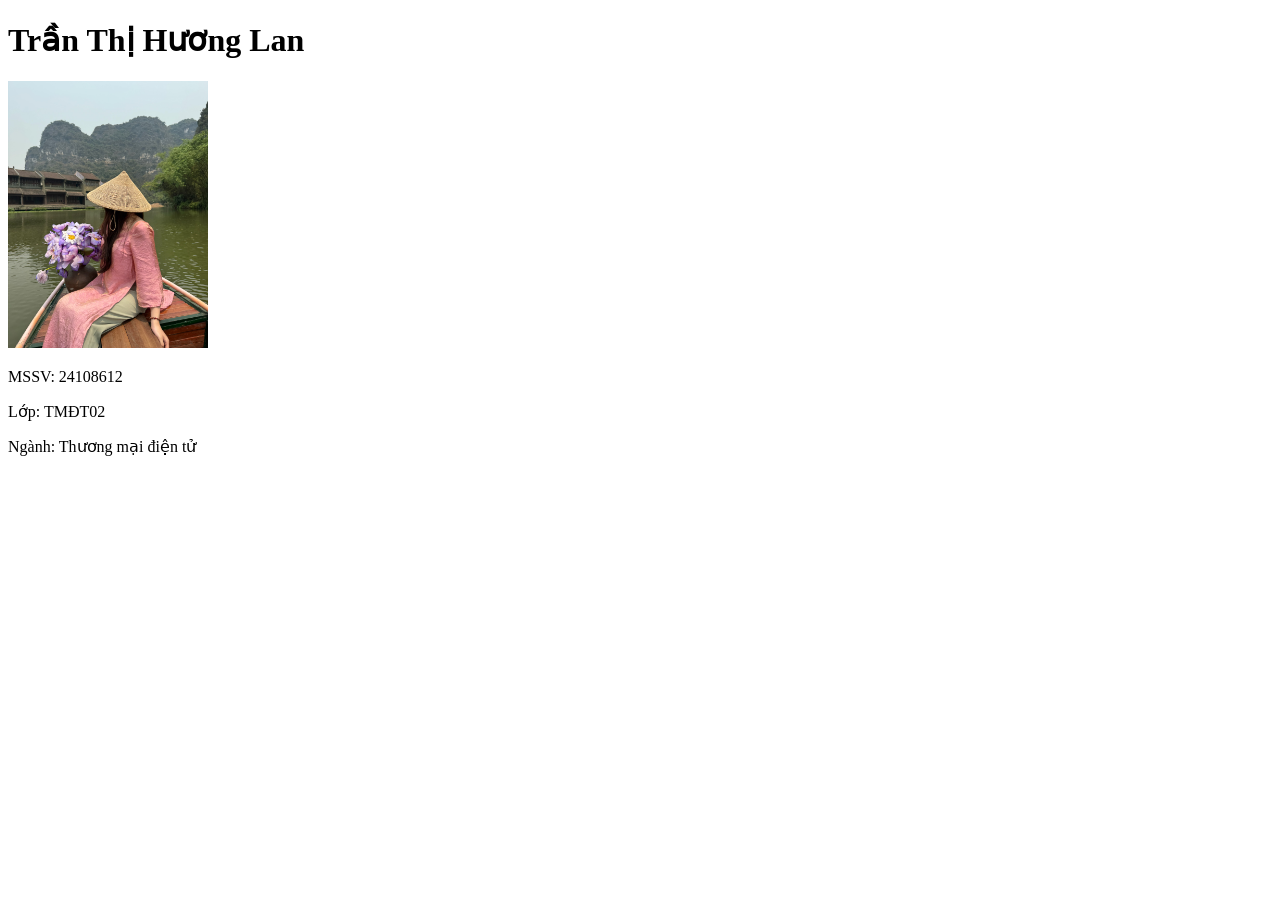
==== tasks/lantth/index.html @ 58e1c0ad "Sửa cấu trúc thư mục gốc" ====
<!DOCTYPE html>
<html lang="vi">
<head>
    <meta charset="UTF-8">
    <title>Trần Thị Hương Lan</title>
</head>
<body>

    <h1>Trần Thị Hương Lan</h1>

    <img src="IMG_1419.JPG" alt="Mô tả ảnh" width="200">
    <p>MSSV: 24108612</p>
    <p>Lớp: TMĐT02</p>
    <p>Ngành: Thương mại điện tử</p>

</body>
</html>
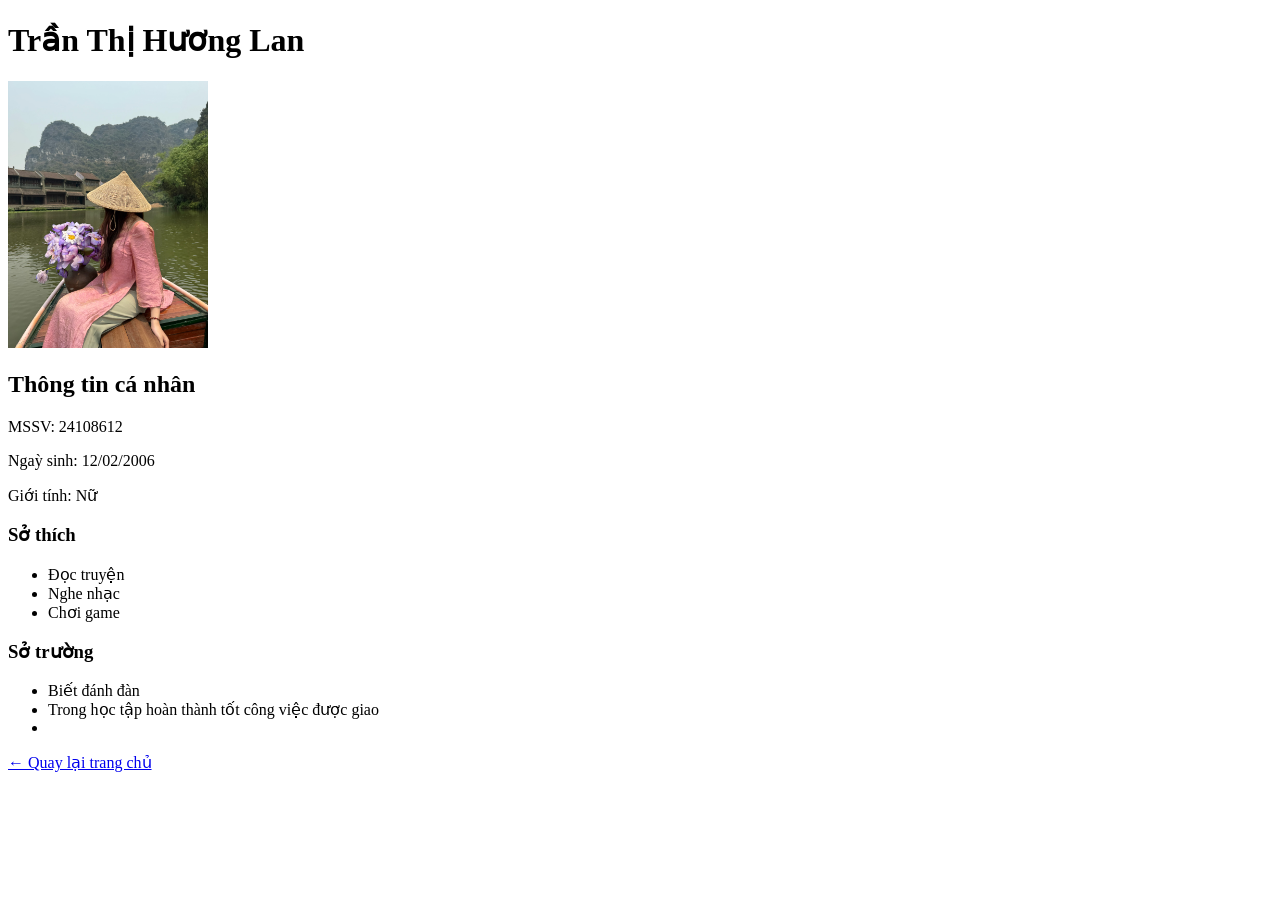
==== commit 85d25bb5: "Hoàn thiện giới thiệu nhóm" ====
--- a/tasks/lantth/index.html
+++ b/tasks/lantth/index.html
@@ -7,11 +7,27 @@
 <body>
 
     <h1>Trần Thị Hương Lan</h1>
+     <img src="IMG_1419.JPG" alt="Mô tả ảnh" width="200">
+    
+    <h2>Thông tin cá nhân</h2>
+    <p>MSSV: 24108612</p>
+    <p>Ngaỳ sinh: 12/02/2006</p>
+    <p>Giới tính: Nữ</p>
 
-    <img src="IMG_1419.JPG" alt="Mô tả ảnh" width="200">
-    <p>MSSV: 24108612</p>
-    <p>Lớp: TMĐT02</p>
-    <p>Ngành: Thương mại điện tử</p>
+    <h3>Sở thích</h3>
+    <ul>
+        <li>Đọc truyện</li>
+        <li>Nghe nhạc</li>
+        <li>Chơi game</li>
+    </ul>
+
+    <h3>Sở trường</h3>
+    <ul>
+        <li>Biết đánh đàn</li>
+        <li>Trong học tập hoàn thành tốt công việc được giao<li>
+    </ul>
+
+    <p><a href="../../index.html">← Quay lại trang chủ</a></p>
 
 </body>
 </html>
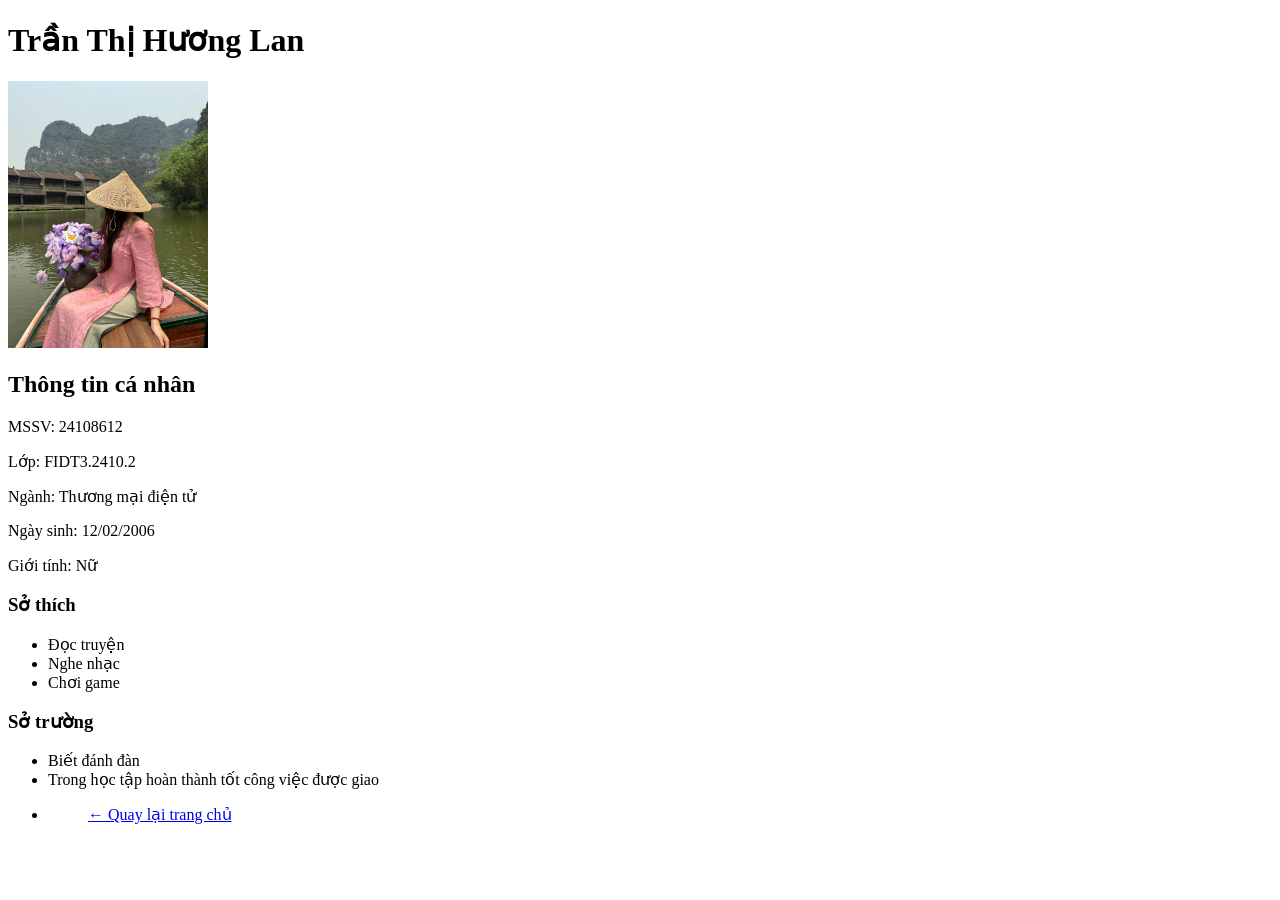
==== commit f8199390: "Cập nhật" ====
--- a/tasks/lantth/index.html
+++ b/tasks/lantth/index.html
@@ -11,7 +11,9 @@
     
     <h2>Thông tin cá nhân</h2>
     <p>MSSV: 24108612</p>
-    <p>Ngaỳ sinh: 12/02/2006</p>
+    <p>Lớp: FIDT3.2410.2</p> 
+    <p>Ngành: Thương mại điện tử</p> 
+    <p>Ngày sinh: 12/02/2006</p>
     <p>Giới tính: Nữ</p>
 
     <h3>Sở thích</h3>
@@ -25,7 +27,7 @@
     <ul>
         <li>Biết đánh đàn</li>
         <li>Trong học tập hoàn thành tốt công việc được giao<li>
-    </ul>
+    <ul>
 
     <p><a href="../../index.html">← Quay lại trang chủ</a></p>
 
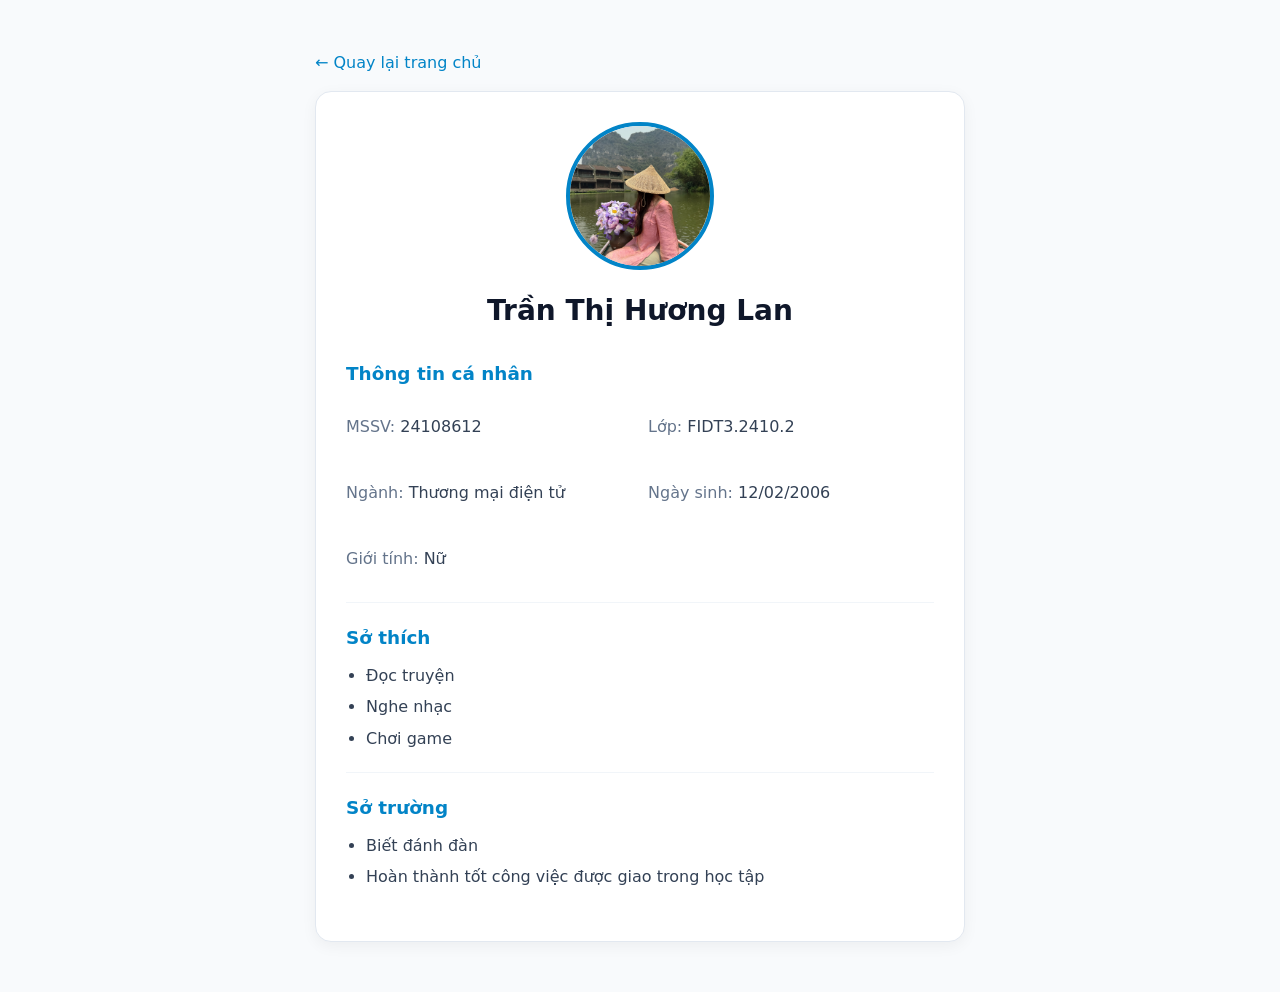
==== commit 98baead6: "cập nhật" ====
--- a/tasks/lantth/index.html
+++ b/tasks/lantth/index.html
@@ -2,34 +2,56 @@
 <html lang="vi">
 <head>
     <meta charset="UTF-8">
-    <title>Trần Thị Hương Lan</title>
+    <meta name="viewport" content="width=device-width, initial-scale=1.0">
+    <title>Trần Thị Hương Lan - Trang Cá Nhân</title>
+    <!-- Liên kết tới file CSS dùng chung -->
+    <link rel="stylesheet" href="../../css/style.css">
 </head>
 <body>
 
-    <h1>Trần Thị Hương Lan</h1>
-     <img src="IMG_1419.JPG" alt="Mô tả ảnh" width="200">
-    
-    <h2>Thông tin cá nhân</h2>
-    <p>MSSV: 24108612</p>
-    <p>Lớp: FIDT3.2410.2</p> 
-    <p>Ngành: Thương mại điện tử</p> 
-    <p>Ngày sinh: 12/02/2006</p>
-    <p>Giới tính: Nữ</p>
+    <main class="profile-container">
+        <!-- Nút quay lại trang chủ -->
+        <a href="../../index.html" class="back-link">&larr; Quay lại trang chủ</a>
 
-    <h3>Sở thích</h3>
-    <ul>
-        <li>Đọc truyện</li>
-        <li>Nghe nhạc</li>
-        <li>Chơi game</li>
-    </ul>
+        <div class="profile-card">
+            <!-- Phần hình ảnh & tên -->
+            <header class="profile-header">
+                <img src="IMG_1419.JPG" alt="Trần Thị Hương Lan" class="profile-avatar">
+                <h1>Trần Thị Hương Lan</h1>
+            </header>
 
-    <h3>Sở trường</h3>
-    <ul>
-        <li>Biết đánh đàn</li>
-        <li>Trong học tập hoàn thành tốt công việc được giao<li>
-    <ul>
+            <!-- Thông tin cá nhân -->
+            <section class="profile-section">
+                <h2>Thông tin cá nhân</h2>
+                <div class="info-grid">
+                    <p><span>MSSV:</span> 24108612</p>
+                    <p><span>Lớp:</span> FIDT3.2410.2</p> 
+                    <p><span>Ngành:</span> Thương mại điện tử</p> 
+                    <p><span>Ngày sinh:</span> 12/02/2006</p>
+                    <p><span>Giới tính:</span> Nữ</p>
+                </div>
+            </section>
 
-    <p><a href="../../index.html">← Quay lại trang chủ</a></p>
+            <!-- Sở thích -->
+            <section class="profile-section">
+                <h2>Sở thích</h2>
+                <ul>
+                    <li>Đọc truyện</li>
+                    <li>Nghe nhạc</li>
+                    <li>Chơi game</li>
+                </ul>
+            </section>
+
+            <!-- Sở trường -->
+            <section class="profile-section">
+                <h2>Sở trường</h2>
+                <ul>
+                    <li>Biết đánh đàn</li>
+                    <li>Hoàn thành tốt công việc được giao trong học tập</li>
+                </ul>
+            </section>
+        </div>
+    </main>
 
 </body>
-</html>
+</html>
--- a/css/style.css
+++ b/css/style.css
@@ -0,0 +1,185 @@
+/* ==========================================================
+   1. QUY TẮC CHUNG: CHỮ THƯỜNG MẶC ĐỊNH, CHỈ BÔI ĐẬM TIÊU ĐỀ
+   ========================================================== */
+body, p, a, li, span, td, div {
+    font-weight: normal;
+}
+
+h1, h2, h3, h4, h5, h6, th {
+    font-weight: bold;
+    color: #0f172a;
+}
+
+body {
+    font-family: 'Segoe UI', system-ui, -apple-system, sans-serif;
+    background-color: #f8fafc;
+    color: #334155;
+    margin: 0;
+    padding: 30px 15px;
+    line-height: 1.6;
+}
+
+/* ==========================================================
+   2. TRANG CHỦ & TRANG BÀI TẬP NHÓM
+   ========================================================== */
+.page-container {
+    max-width: 850px;
+    margin: 0 auto;
+}
+
+.card-box {
+    background: #ffffff;
+    padding: 24px;
+    border-radius: 12px;
+    box-shadow: 0 4px 12px rgba(0, 0, 0, 0.05);
+    margin-bottom: 25px;
+    border: 1px solid #e2e8f0;
+}
+
+.task-list {
+    display: flex;
+    flex-direction: column;
+    gap: 12px;
+}
+
+.task-list a {
+    display: flex;
+    justify-content: space-between;
+    align-items: center;
+    padding: 14px 18px;
+    background: #ffffff;
+    border-radius: 8px;
+    text-decoration: none;
+    color: #1e293b;
+    border-left: 4px solid #0284c7;
+    box-shadow: 0 2px 6px rgba(0, 0, 0, 0.04);
+    transition: all 0.25s ease;
+}
+
+.task-list a:hover {
+    background: #0284c7;
+    color: #ffffff;
+    transform: translateX(5px);
+}
+
+/* Nút bấm tổng quát (.btn) */
+.btn {
+    display: inline-block;
+    padding: 10px 20px;
+    background-color: #0284c7;
+    color: #ffffff;
+    text-decoration: none;
+    border-radius: 8px;
+    transition: background-color 0.2s ease;
+}
+
+.btn:hover {
+    background-color: #0369a1;
+}
+
+/* ==========================================================
+   3. TRANG GIỚI THIỆU THÀNH VIÊN NHÓM (.about-page)
+   ========================================================== */
+.member-card {
+    display: flex;
+    gap: 20px;
+    background: #ffffff;
+    padding: 20px;
+    border-radius: 12px;
+    margin-bottom: 25px;
+    box-shadow: 0 4px 12px rgba(0, 0, 0, 0.05);
+    border: 1px solid #e2e8f0;
+}
+
+.member-card img {
+    width: 110px;
+    height: 110px;
+    object-fit: cover;
+    border-radius: 50%;
+    border: 3px solid #e2e8f0;
+}
+
+/* ==========================================================
+   4. TRANG CÁ NHÂN (tasks/lantth/index.html)
+   ========================================================== */
+.profile-container {
+    max-width: 650px;
+    margin: 20px auto;
+    padding: 0 15px;
+}
+
+.profile-card {
+    background: #ffffff;
+    border-radius: 16px;
+    padding: 30px;
+    box-shadow: 0 4px 15px rgba(0, 0, 0, 0.05);
+    border: 1px solid #e2e8f0;
+}
+
+.profile-header {
+    text-align: center;
+    margin-bottom: 25px;
+}
+
+.profile-avatar {
+    width: 140px;
+    height: 140px;
+    object-fit: cover;
+    border-radius: 50%;
+    border: 4px solid #0284c7;
+    margin-bottom: 12px;
+}
+
+.profile-header h1 {
+    margin: 0;
+    font-size: 1.75rem;
+}
+
+.profile-section {
+    margin-bottom: 20px;
+    padding-bottom: 15px;
+    border-bottom: 1px solid #f1f5f9;
+}
+
+.profile-section:last-child {
+    border-bottom: none;
+    margin-bottom: 0;
+}
+
+.profile-section h2 {
+    font-size: 1.15rem;
+    color: #0284c7;
+    margin-top: 0;
+    margin-bottom: 10px;
+}
+
+.info-grid {
+    display: grid;
+    grid-template-columns: repeat(auto-fit, minmax(200px, 1fr));
+    gap: 8px 16px;
+}
+
+.info-grid span {
+    color: #64748b;
+}
+
+.profile-section ul {
+    padding-left: 20px;
+    margin: 6px 0;
+}
+
+.profile-section li {
+    margin-bottom: 6px;
+}
+
+/* Nút quay lại trang chủ */
+.back-link {
+    display: inline-block;
+    margin-bottom: 15px;
+    color: #0284c7;
+    text-decoration: none;
+}
+
+.back-link:hover {
+    text-decoration: underline;
+}
